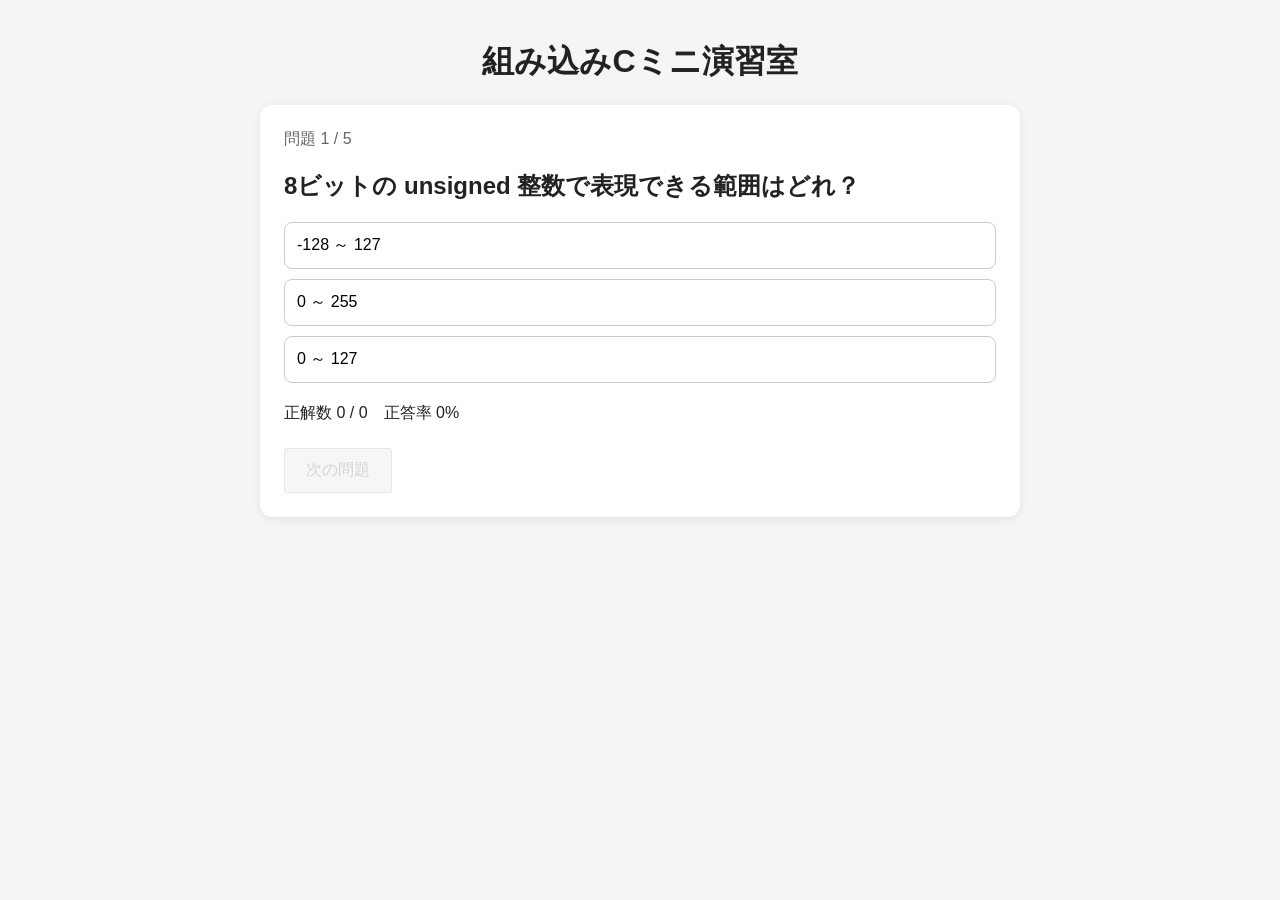
==== index.html @ 51e07fb5 "Initial version of c-mini" ====
<!DOCTYPE html>
<html lang="ja">
<head>
    <meta charset="UTF-8">
    <meta name="viewport" content="width=device-width, initial-scale=1.0">
    <title>組み込みCミニ演習室</title>
    <link rel="stylesheet" href="style.css">
</head>
<body>

    <main class="container">
        <h1>組み込みCミニ演習室</h1>

        <section class="quiz-card">
            <div id="question-number"></div>

            <h2 id="question"></h2>

            <pre id="code-block" class="code-block"></pre>

            <div id="choices" class="choices"></div>

            <div id="result" class="result"></div>

            <div id="explanation" class="explanation"></div>

            <div id="score" class="score"></div>

            <button id="next-button" class="next-button" disabled>
                次の問題
            </button>
        </section>
    </main>

    <script src="questions.js"></script>
    <script src="app.js"></script>

</body>
</html>
---- style.css ----
body {
    font-family: sans-serif;
    margin: 0;
    background: #f5f5f5;
    color: #222;
}

.container {
    max-width: 760px;
    margin: 40px auto;
    padding: 0 20px;
}

h1 {
    text-align: center;
}

.quiz-card {
    background: white;
    padding: 24px;
    border-radius: 12px;
    box-shadow: 0 2px 10px rgba(0, 0, 0, 0.08);
}

#question-number {
    margin-bottom: 12px;
    color: #666;
}

.code-block {
    background: #222;
    color: #f5f5f5;
    padding: 16px;
    border-radius: 8px;
    overflow-x: auto;
    white-space: pre-wrap;
}

.code-block:empty {
    display: none;
}

.choices {
    display: grid;
    gap: 10px;
    margin-top: 20px;
}

.choice-button {
    padding: 12px;
    font-size: 16px;
    text-align: left;
    border: 1px solid #ccc;
    border-radius: 8px;
    background: white;
    cursor: pointer;
}

.choice-button:hover {
    background: #f0f0f0;
}

.choice-button:disabled {
    cursor: default;
}

.result {
    margin-top: 20px;
    font-size: 20px;
    font-weight: bold;
}

.explanation {
    margin-top: 12px;
    line-height: 1.7;
}

.next-button {
    margin-top: 24px;
    padding: 10px 20px;
    font-size: 16px;
    cursor: pointer;
}

.next-button:disabled {
    cursor: default;
    opacity: 0.5;
}
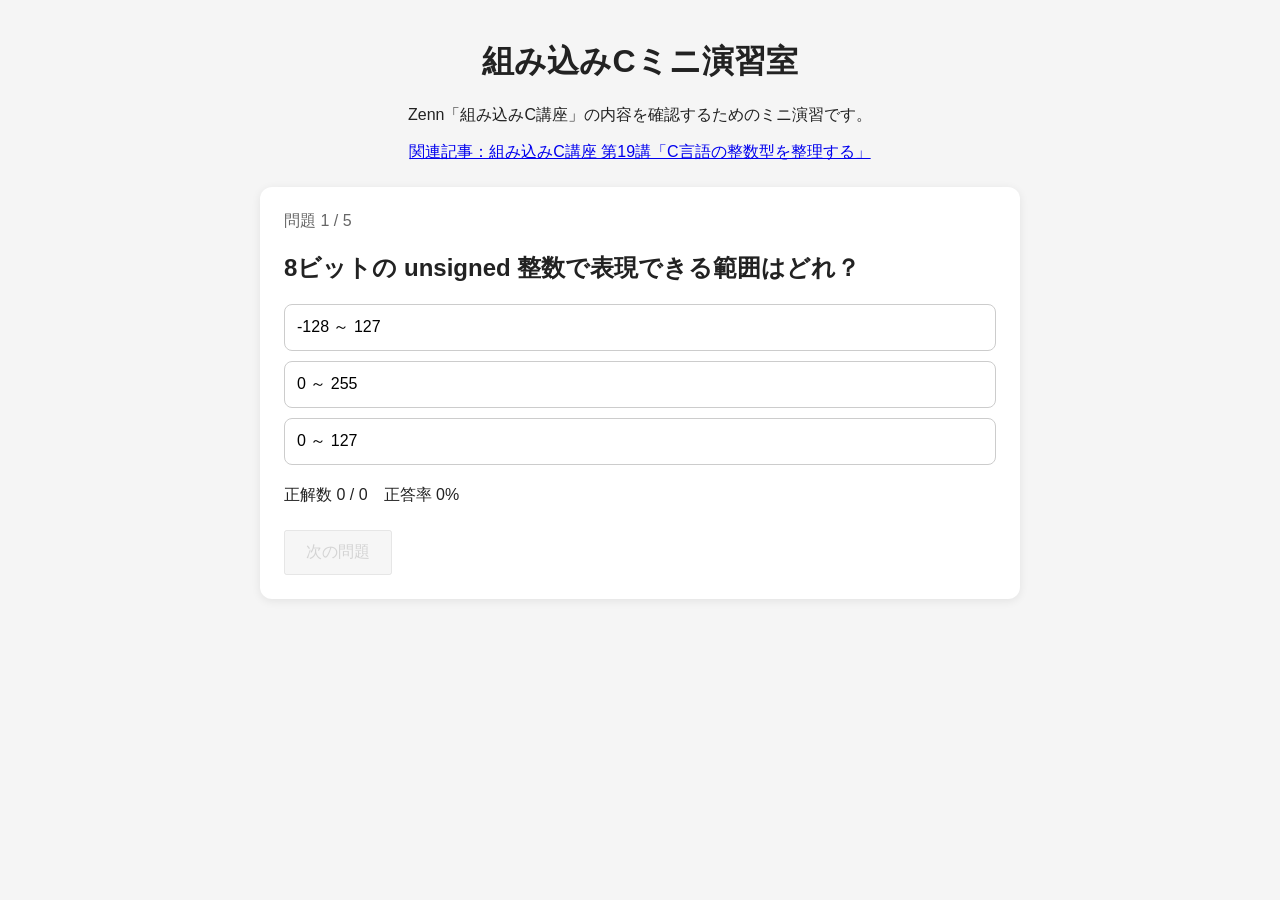
==== commit c32a5a3c: "Zennの記事へのリンクなど追加" ====
--- a/index.html
+++ b/index.html
@@ -10,6 +10,16 @@
 
     <main class="container">
         <h1>組み込みCミニ演習室</h1>
+
+	<p class="intro">
+	    Zenn「組み込みC講座」の内容を確認するためのミニ演習です。
+	</p>
+
+	<p class="article-link">
+	    <a href="https://zenn.dev/makoto_a67/articles/2928e9cf77df9f" target="_blank" rel="noopener">
+	        関連記事：組み込みC講座 第19講「C言語の整数型を整理する」
+	    </a>
+	</p>
 
         <section class="quiz-card">
             <div id="question-number"></div>
--- a/style.css
+++ b/style.css
@@ -86,3 +86,16 @@
     cursor: default;
     opacity: 0.5;
 }
+
+.intro,
+.article-link {
+    text-align: center;
+}
+
+.intro {
+    margin-bottom: 8px;
+}
+
+.article-link {
+    margin-bottom: 24px;
+}
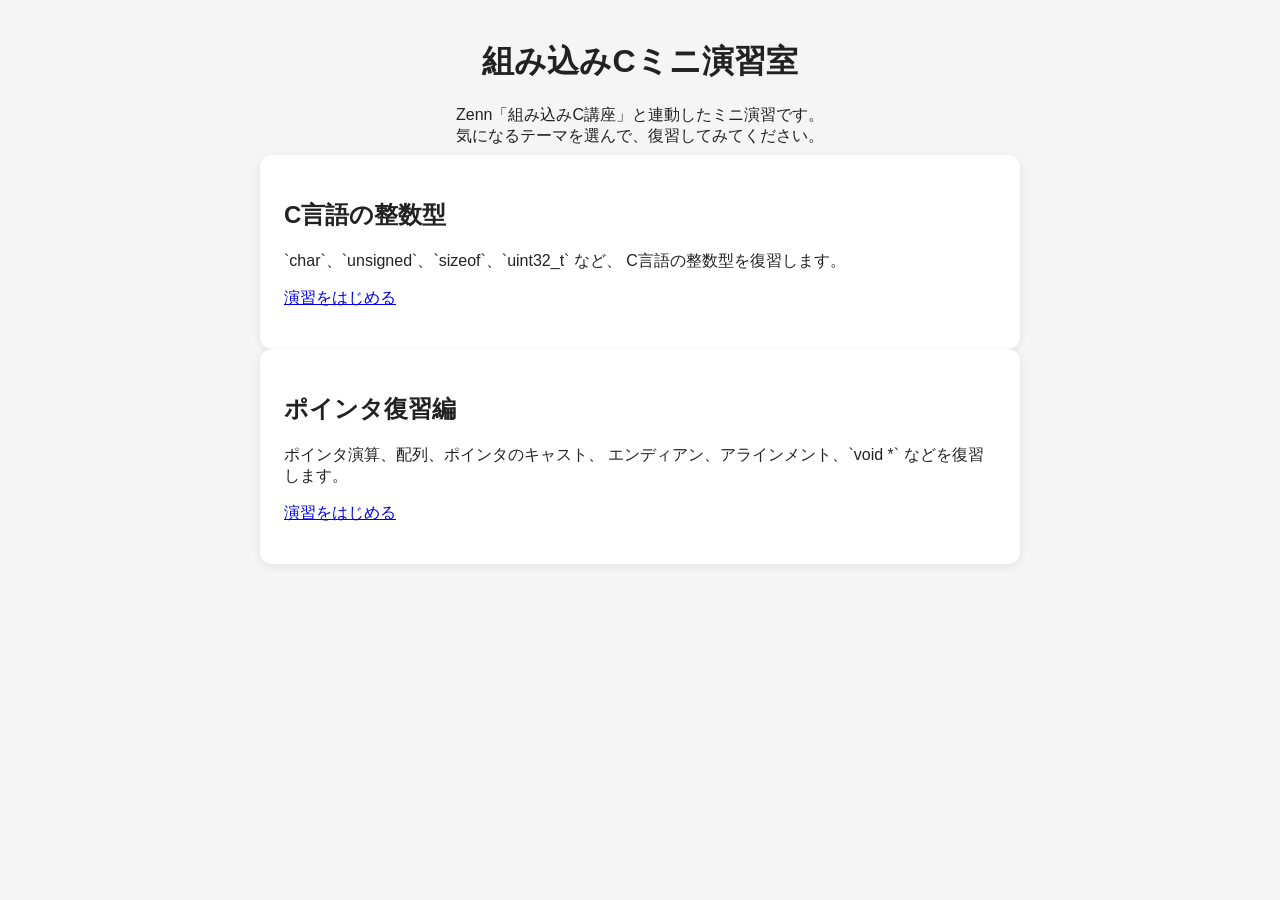
==== commit e6451127: "元々の演習を第19講専用の演習に変更して、ポインタ復習編を追加した" ====
--- a/index.html
+++ b/index.html
@@ -1,49 +1,57 @@
 <!DOCTYPE html>
 <html lang="ja">
+
 <head>
-    <meta charset="UTF-8">
-    <meta name="viewport" content="width=device-width, initial-scale=1.0">
-    <title>組み込みCミニ演習室</title>
-    <link rel="stylesheet" href="style.css">
+<meta charset="UTF-8">
+<meta name="viewport" content="width=device-width, initial-scale=1.0">
+
+<title>組み込みCミニ演習室</title>
+
+<link rel="stylesheet" href="style.css">
 </head>
+
 <body>
 
-    <main class="container">
-        <h1>組み込みCミニ演習室</h1>
+<main class="container">
 
-	<p class="intro">
-	    Zenn「組み込みC講座」の内容を確認するためのミニ演習です。
-	</p>
+<h1>組み込みCミニ演習室</h1>
 
-	<p class="article-link">
-	    <a href="https://zenn.dev/makoto_a67/articles/2928e9cf77df9f" target="_blank" rel="noopener">
-	        関連記事：組み込みC講座 第19講「C言語の整数型を整理する」
-	    </a>
-	</p>
+<p class="intro">
+Zenn「組み込みC講座」と連動したミニ演習です。<br>
+気になるテーマを選んで、復習してみてください。
+</p>
 
-        <section class="quiz-card">
-            <div id="question-number"></div>
+<section class="quiz-card">
 
-            <h2 id="question"></h2>
+<h2>C言語の整数型</h2>
 
-            <pre id="code-block" class="code-block"></pre>
+<p>
+`char`、`unsigned`、`sizeof`、`uint32_t` など、
+C言語の整数型を復習します。
+</p>
 
-            <div id="choices" class="choices"></div>
+<p>
+<a href="integer.html">演習をはじめる</a>
+</p>
 
-            <div id="result" class="result"></div>
+</section>
 
-            <div id="explanation" class="explanation"></div>
+<section class="quiz-card">
 
-            <div id="score" class="score"></div>
+<h2>ポインタ復習編</h2>
 
-            <button id="next-button" class="next-button" disabled>
-                次の問題
-            </button>
-        </section>
-    </main>
+<p>
+ポインタ演算、配列、ポインタのキャスト、
+エンディアン、アラインメント、`void *` などを復習します。
+</p>
 
-    <script src="questions.js"></script>
-    <script src="app.js"></script>
+<p>
+<a href="pointer.html">演習をはじめる</a>
+</p>
+
+</section>
+
+</main>
 
 </body>
 </html>
--- a/style.css
+++ b/style.css
@@ -73,6 +73,7 @@
 .explanation {
     margin-top: 12px;
     line-height: 1.7;
+    white-space: pre-line;
 }
 
 .next-button {
